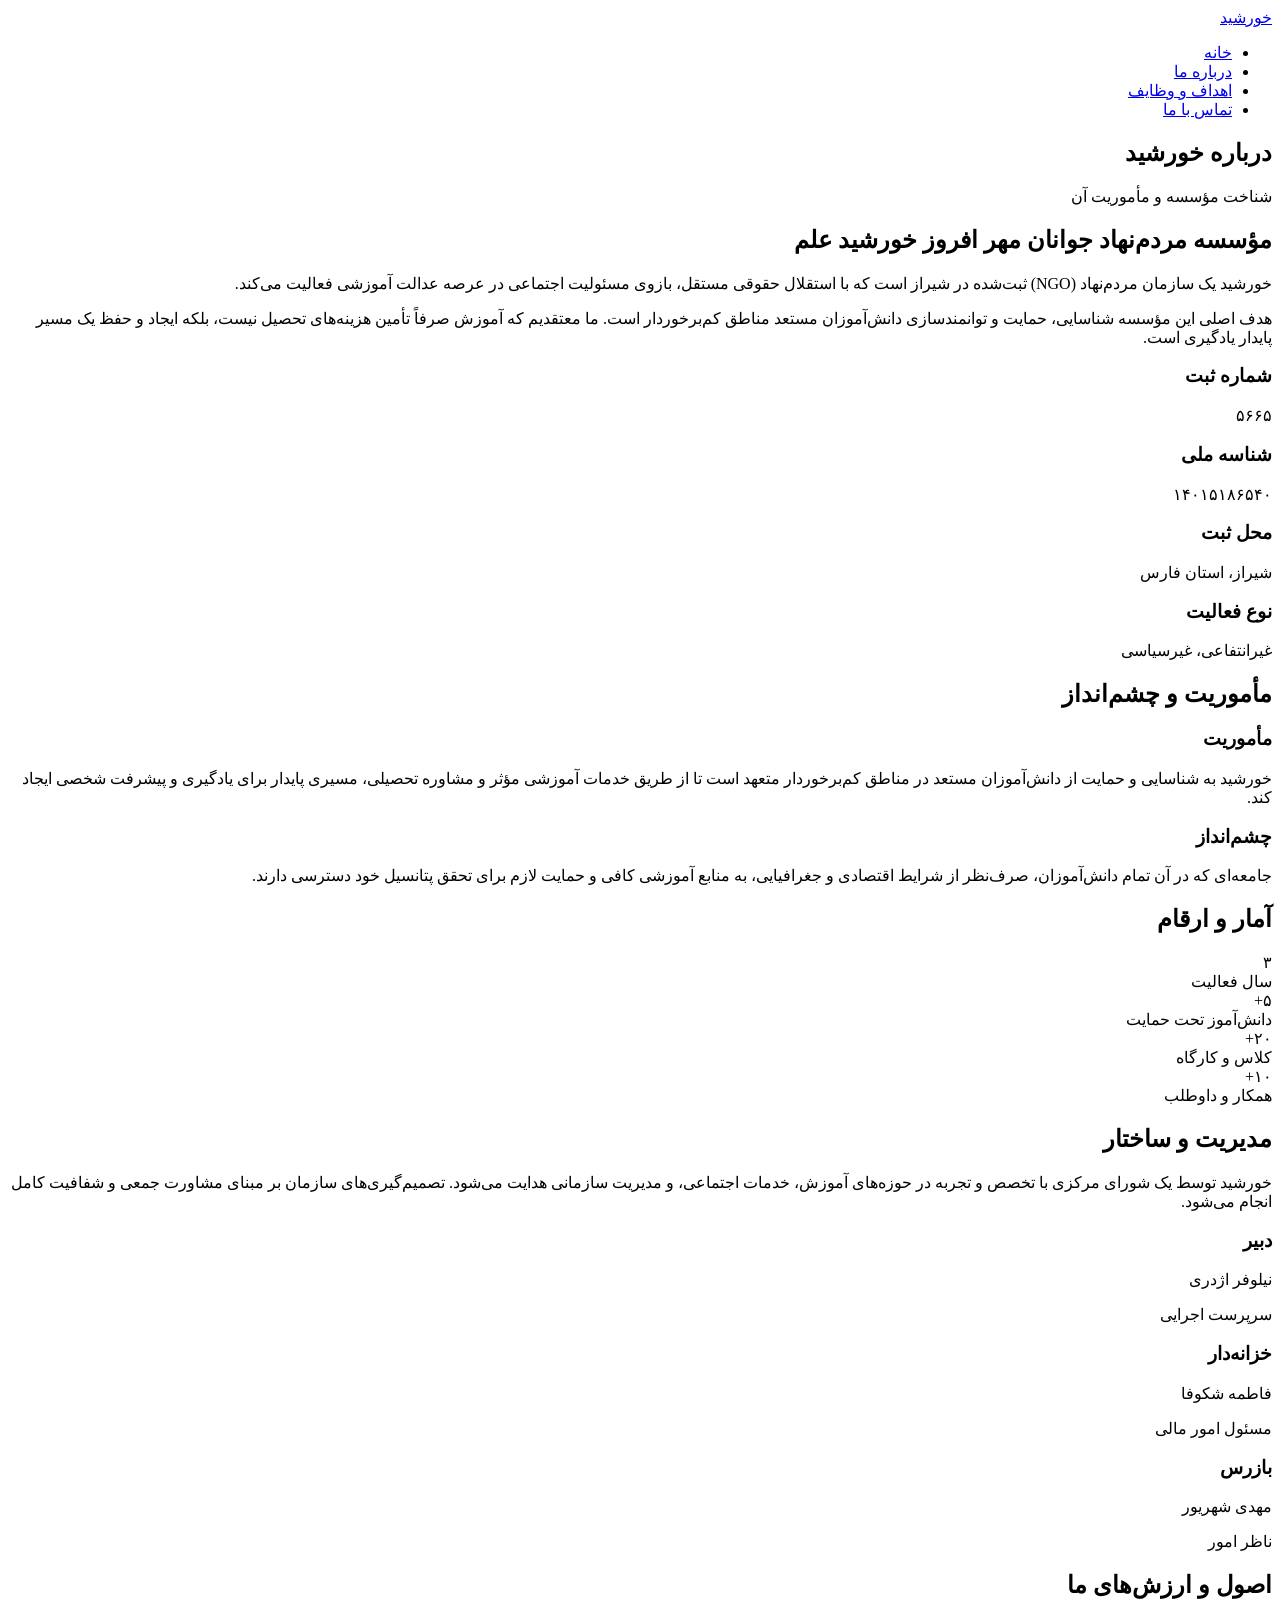
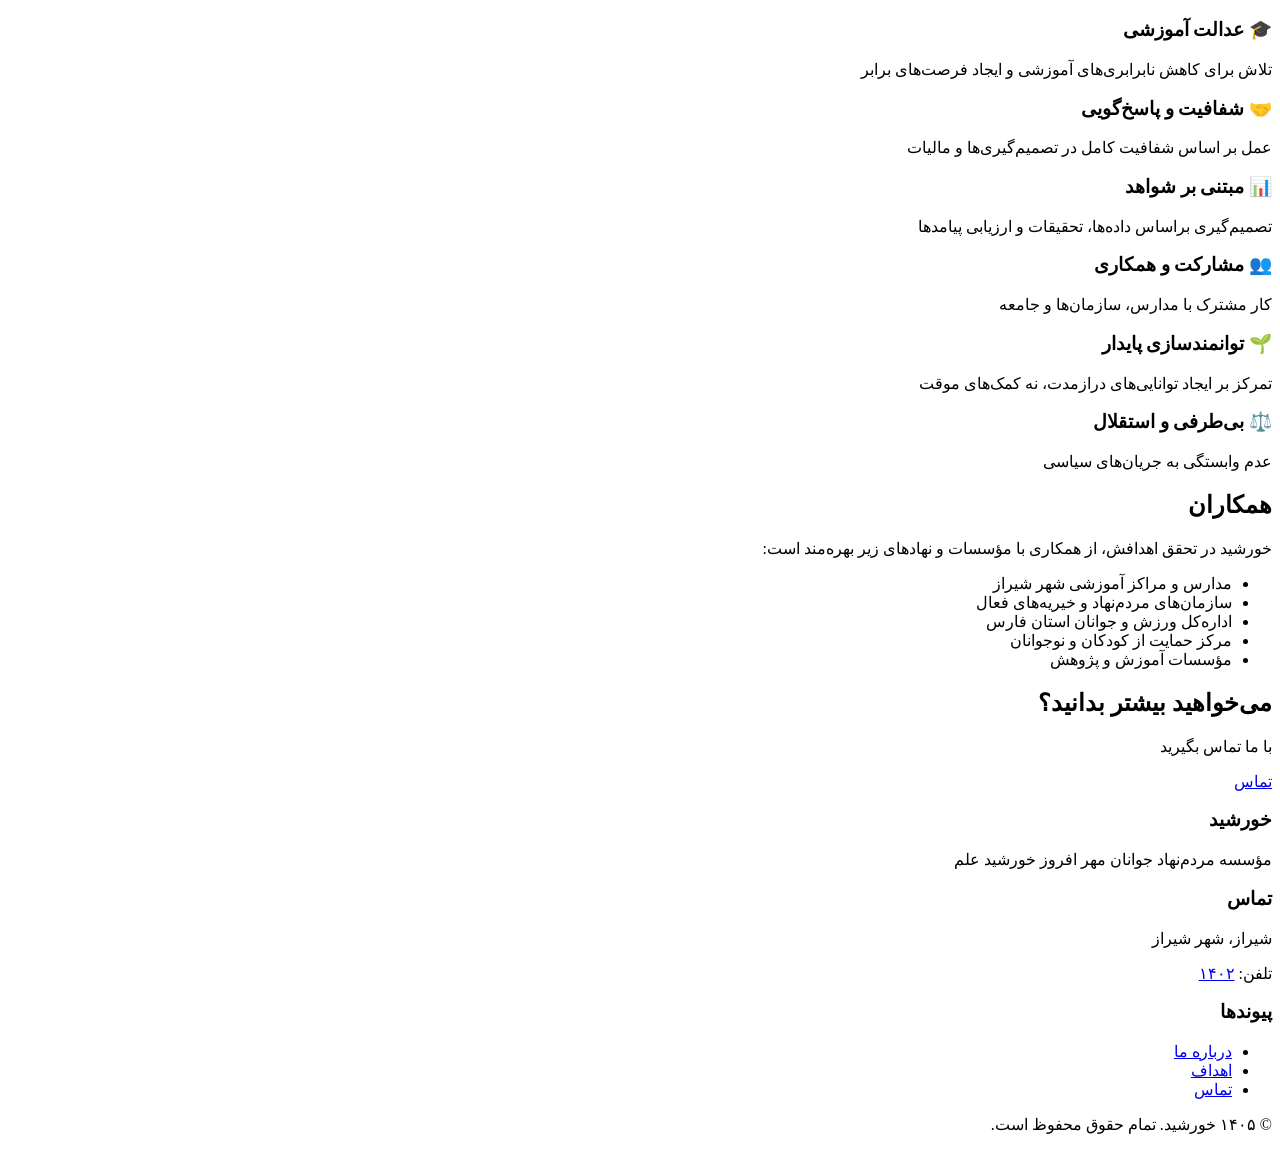
==== about.html @ 25e555fe "Add files via upload" ====
<!DOCTYPE html>
<html lang="fa" dir="rtl">
<head>
    <meta charset="UTF-8">
    <meta name="viewport" content="width=device-width, initial-scale=1.0">
    <meta name="description" content="درباره مؤسسه مردم‌نهاد جوانان مهر افروز خورشید علم">
    <title>درباره ما | خورشید</title>
    <link rel="stylesheet" href="css/style.css">
</head>
<body>
    <!-- Navigation -->
    <nav class="navbar">
        <div class="container">
            <div class="nav-brand">
                <a href="index.html" class="logo">
                    <span class="logo-text">خورشید</span>
                </a>
            </div>
            <ul class="nav-menu">
                <li><a href="index.html">خانه</a></li>
                <li><a href="about.html" class="active">درباره ما</a></li>
                <li><a href="objectives.html">اهداف و وظایف</a></li>
                <li><a href="contact.html" class="btn-contact">تماس با ما</a></li>
            </ul>
            <div class="hamburger">
                <span></span>
                <span></span>
                <span></span>
            </div>
        </div>
    </nav>

    <!-- Page Header -->
    <section class="page-header">
        <div class="container">
            <h1>درباره خورشید</h1>
            <p>شناخت مؤسسه و مأموریت آن</p>
        </div>
    </section>

    <!-- Main Content -->
    <section class="page-content">
        <div class="container">
            <!-- Organization Info -->
            <div class="content-section">
                <h2>مؤسسه مردم‌نهاد جوانان مهر افروز خورشید علم</h2>
                <p>
                    خورشید یک سازمان مردم‌نهاد (NGO) ثبت‌شده در شیراز است که با استقلال حقوقی مستقل، بازوی مسئولیت اجتماعی در عرصه عدالت آموزشی فعالیت می‌کند.
                </p>
                <p>
                    هدف اصلی این مؤسسه شناسایی، حمایت و توانمندسازی دانش‌آموزان مستعد مناطق کم‌برخوردار است. ما معتقدیم که آموزش صرفاً تأمین هزینه‌های تحصیل نیست، بلکه ایجاد و حفظ یک مسیر پایدار یادگیری است.
                </p>
            </div>

            <!-- Registration Info -->
            <div class="info-grid">
                <div class="info-box">
                    <h3>شماره ثبت</h3>
                    <p>۵۶۶۵</p>
                </div>
                <div class="info-box">
                    <h3>شناسه ملی</h3>
                    <p>۱۴۰۱۵۱۸۶۵۴۰</p>
                </div>
                <div class="info-box">
                    <h3>محل ثبت</h3>
                    <p>شیراز، استان فارس</p>
                </div>
                <div class="info-box">
                    <h3>نوع فعالیت</h3>
                    <p>غیرانتفاعی، غیرسیاسی</p>
                </div>
            </div>

            <!-- Mission & Vision -->
            <div class="content-section">
                <h2>مأموریت و چشم‌انداز</h2>
                
                <div class="mission-vision-box">
                    <h3>مأموریت</h3>
                    <p>
                        خورشید به شناسایی و حمایت از دانش‌آموزان مستعد در مناطق کم‌برخوردار متعهد است تا از طریق خدمات آموزشی مؤثر و مشاوره تحصیلی، مسیری پایدار برای یادگیری و پیشرفت شخصی ایجاد کند.
                    </p>
                </div>

                <div class="mission-vision-box">
                    <h3>چشم‌انداز</h3>
                    <p>
                        جامعه‌ای که در آن تمام دانش‌آموزان، صرف‌نظر از شرایط اقتصادی و جغرافیایی، به منابع آموزشی کافی و حمایت لازم برای تحقق پتانسیل خود دسترسی دارند.
                    </p>
                </div>
            </div>

            <!-- Key Statistics -->
            <div class="stats-section">
                <h2>آمار و ارقام</h2>
                <div class="stats-grid">
                    <div class="stat-card">
                        <div class="stat-number">۳</div>
                        <div class="stat-label">سال فعالیت</div>
                    </div>
                    <div class="stat-card">
                        <div class="stat-number">۵+</div>
                        <div class="stat-label">دانش‌آموز تحت حمایت</div>
                    </div>
                    <div class="stat-card">
                        <div class="stat-number">۲۰+</div>
                        <div class="stat-label">کلاس و کارگاه</div>
                    </div>
                    <div class="stat-card">
                        <div class="stat-number">۱۰+</div>
                        <div class="stat-label">همکار و داوطلب</div>
                    </div>
                </div>
            </div>

            <!-- Management -->
            <div class="content-section">
                <h2>مدیریت و ساختار</h2>
                <p>
                    خورشید توسط یک شورای مرکزی با تخصص و تجربه در حوزه‌های آموزش، خدمات اجتماعی، و مدیریت سازمانی هدایت می‌شود. تصمیم‌گیری‌های سازمان بر مبنای مشاورت جمعی و شفافیت کامل انجام می‌شود.
                </p>
                
                <div class="management-grid">
                    <div class="manager-card">
                        <h3>دبیر</h3>
                        <p>نیلوفر اژدری</p>
                        <p class="subtitle">سرپرست اجرایی</p>
                    </div>
                    <div class="manager-card">
                        <h3>خزانه‌دار</h3>
                        <p>فاطمه شکوفا</p>
                        <p class="subtitle">مسئول امور مالی</p>
                    </div>
                    <div class="manager-card">
                        <h3>بازرس</h3>
                        <p>مهدی شهریور</p>
                        <p class="subtitle">ناظر امور</p>
                    </div>
                </div>
            </div>

            <!-- Values -->
            <div class="content-section">
                <h2>اصول و ارزش‌های ما</h2>
                <div class="values-list">
                    <div class="value-item">
                        <h3>🎓 عدالت آموزشی</h3>
                        <p>تلاش برای کاهش نابرابری‌های آموزشی و ایجاد فرصت‌های برابر</p>
                    </div>
                    <div class="value-item">
                        <h3>🤝 شفافیت و پاسخ‌گویی</h3>
                        <p>عمل بر اساس شفافیت کامل در تصمیم‌گیری‌ها و مالیات</p>
                    </div>
                    <div class="value-item">
                        <h3>📊 مبتنی بر شواهد</h3>
                        <p>تصمیم‌گیری براساس داده‌ها، تحقیقات و ارزیابی پیامدها</p>
                    </div>
                    <div class="value-item">
                        <h3>👥 مشارکت و همکاری</h3>
                        <p>کار مشترک با مدارس، سازمان‌ها و جامعه</p>
                    </div>
                    <div class="value-item">
                        <h3>🌱 توانمندسازی پایدار</h3>
                        <p>تمرکز بر ایجاد توانایی‌های درازمدت، نه کمک‌های موقت</p>
                    </div>
                    <div class="value-item">
                        <h3>⚖️ بی‌طرفی و استقلال</h3>
                        <p>عدم وابستگی به جریان‌های سیاسی</p>
                    </div>
                </div>
            </div>

            <!-- Partners -->
            <div class="content-section">
                <h2>همکاران</h2>
                <p>
                    خورشید در تحقق اهدافش، از همکاری با مؤسسات و نهادهای زیر بهره‌مند است:
                </p>
                <ul class="partners-list">
                    <li>مدارس و مراکز آموزشی شهر شیراز</li>
                    <li>سازمان‌های مردم‌نهاد و خیریه‌های فعال</li>
                    <li>اداره‌کل ورزش و جوانان استان فارس</li>
                    <li>مرکز حمایت از کودکان و نوجوانان</li>
                    <li>مؤسسات آموزش و پژوهش</li>
                </ul>
            </div>
        </div>
    </section>

    <!-- CTA -->
    <section class="cta">
        <div class="container">
            <h2>می‌خواهید بیشتر بدانید؟</h2>
            <p>با ما تماس بگیرید</p>
            <a href="contact.html" class="btn btn-primary-large">تماس</a>
        </div>
    </section>

    <!-- Footer -->
    <footer class="footer">
        <div class="container">
            <div class="footer-content">
                <div class="footer-section">
                    <h3>خورشید</h3>
                    <p>مؤسسه مردم‌نهاد جوانان مهر افروز خورشید علم</p>
                </div>
                <div class="footer-section">
                    <h3>تماس</h3>
                    <p>شیراز، شهر شیراز</p>
                    <p>تلفن: <a href="tel:1402">۱۴۰۲</a></p>
                </div>
                <div class="footer-section">
                    <h3>پیوندها</h3>
                    <ul>
                        <li><a href="about.html">درباره ما</a></li>
                        <li><a href="objectives.html">اهداف</a></li>
                        <li><a href="contact.html">تماس</a></li>
                    </ul>
                </div>
            </div>
            <div class="footer-bottom">
                <p>&copy; ۱۴۰۵ خورشید. تمام حقوق محفوظ است.</p>
            </div>
        </div>
    </footer>

    <script src="js/script.js"></script>
</body>
</html>
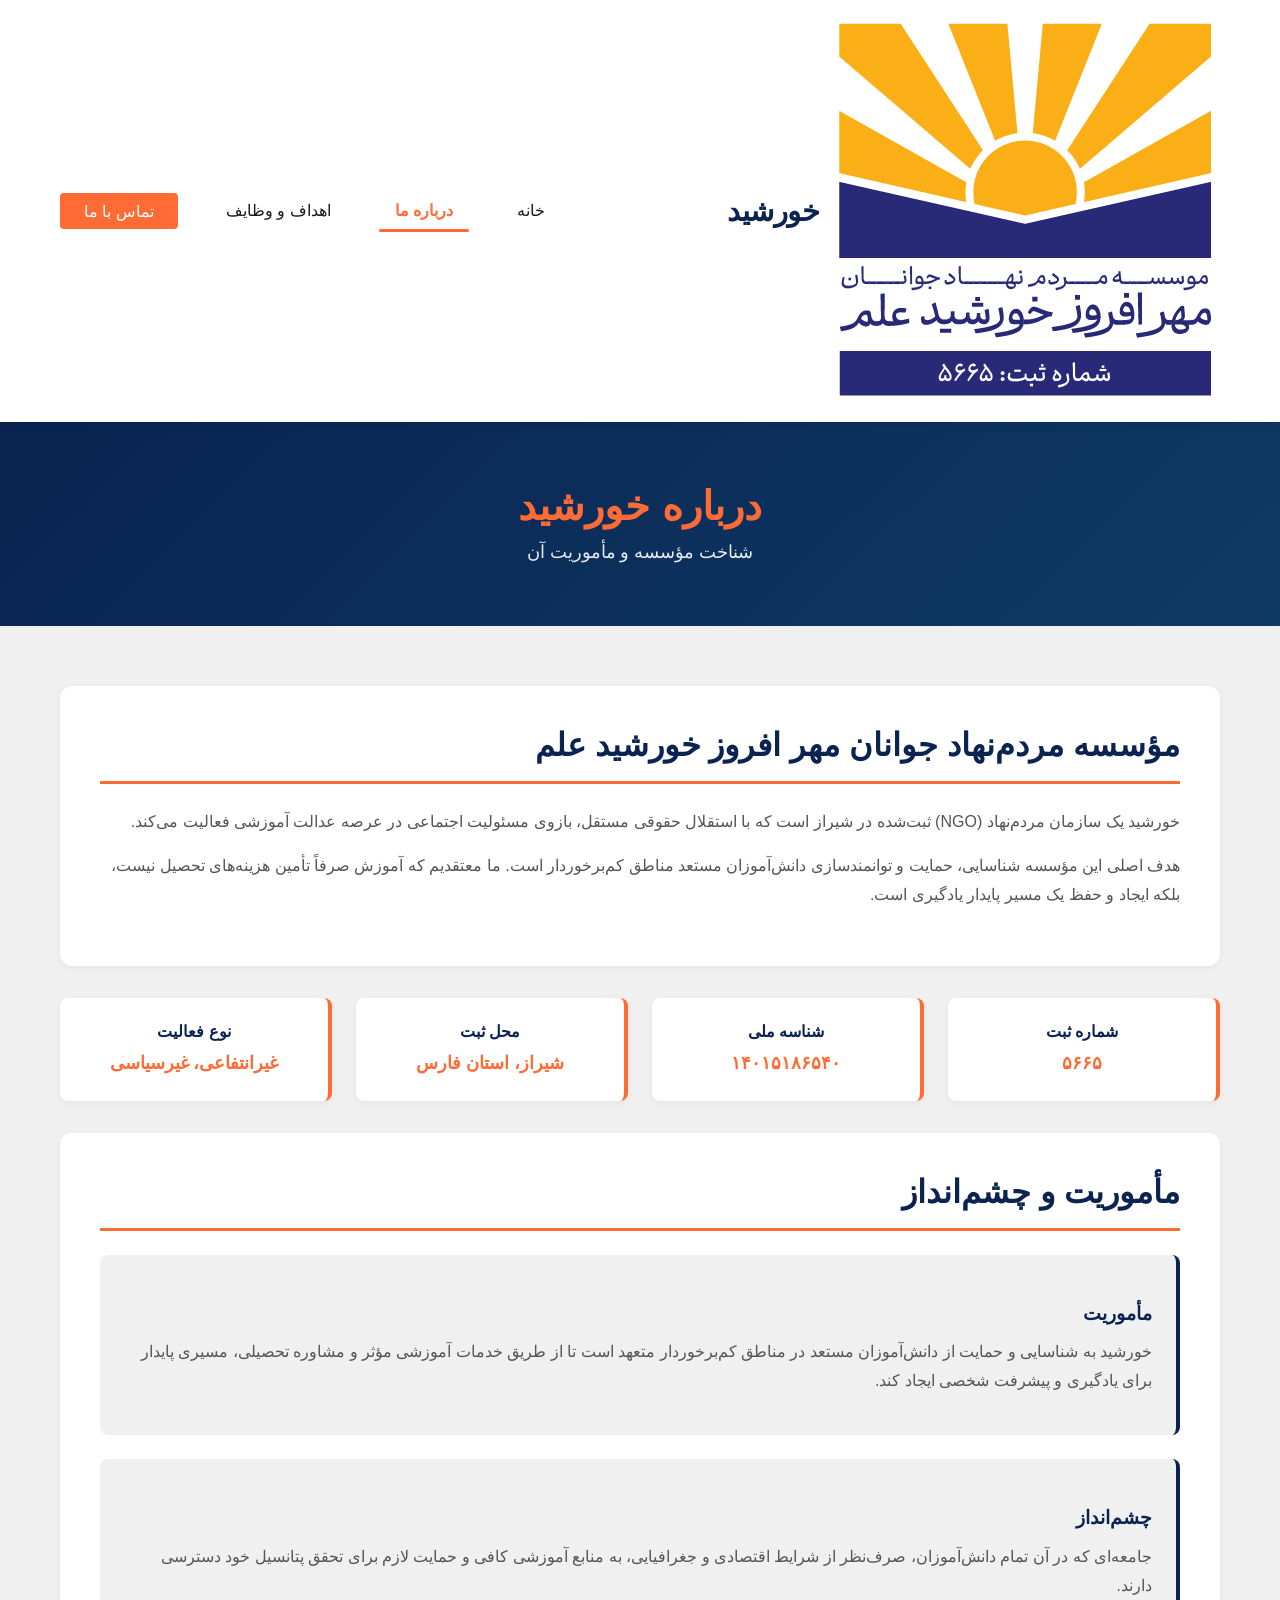
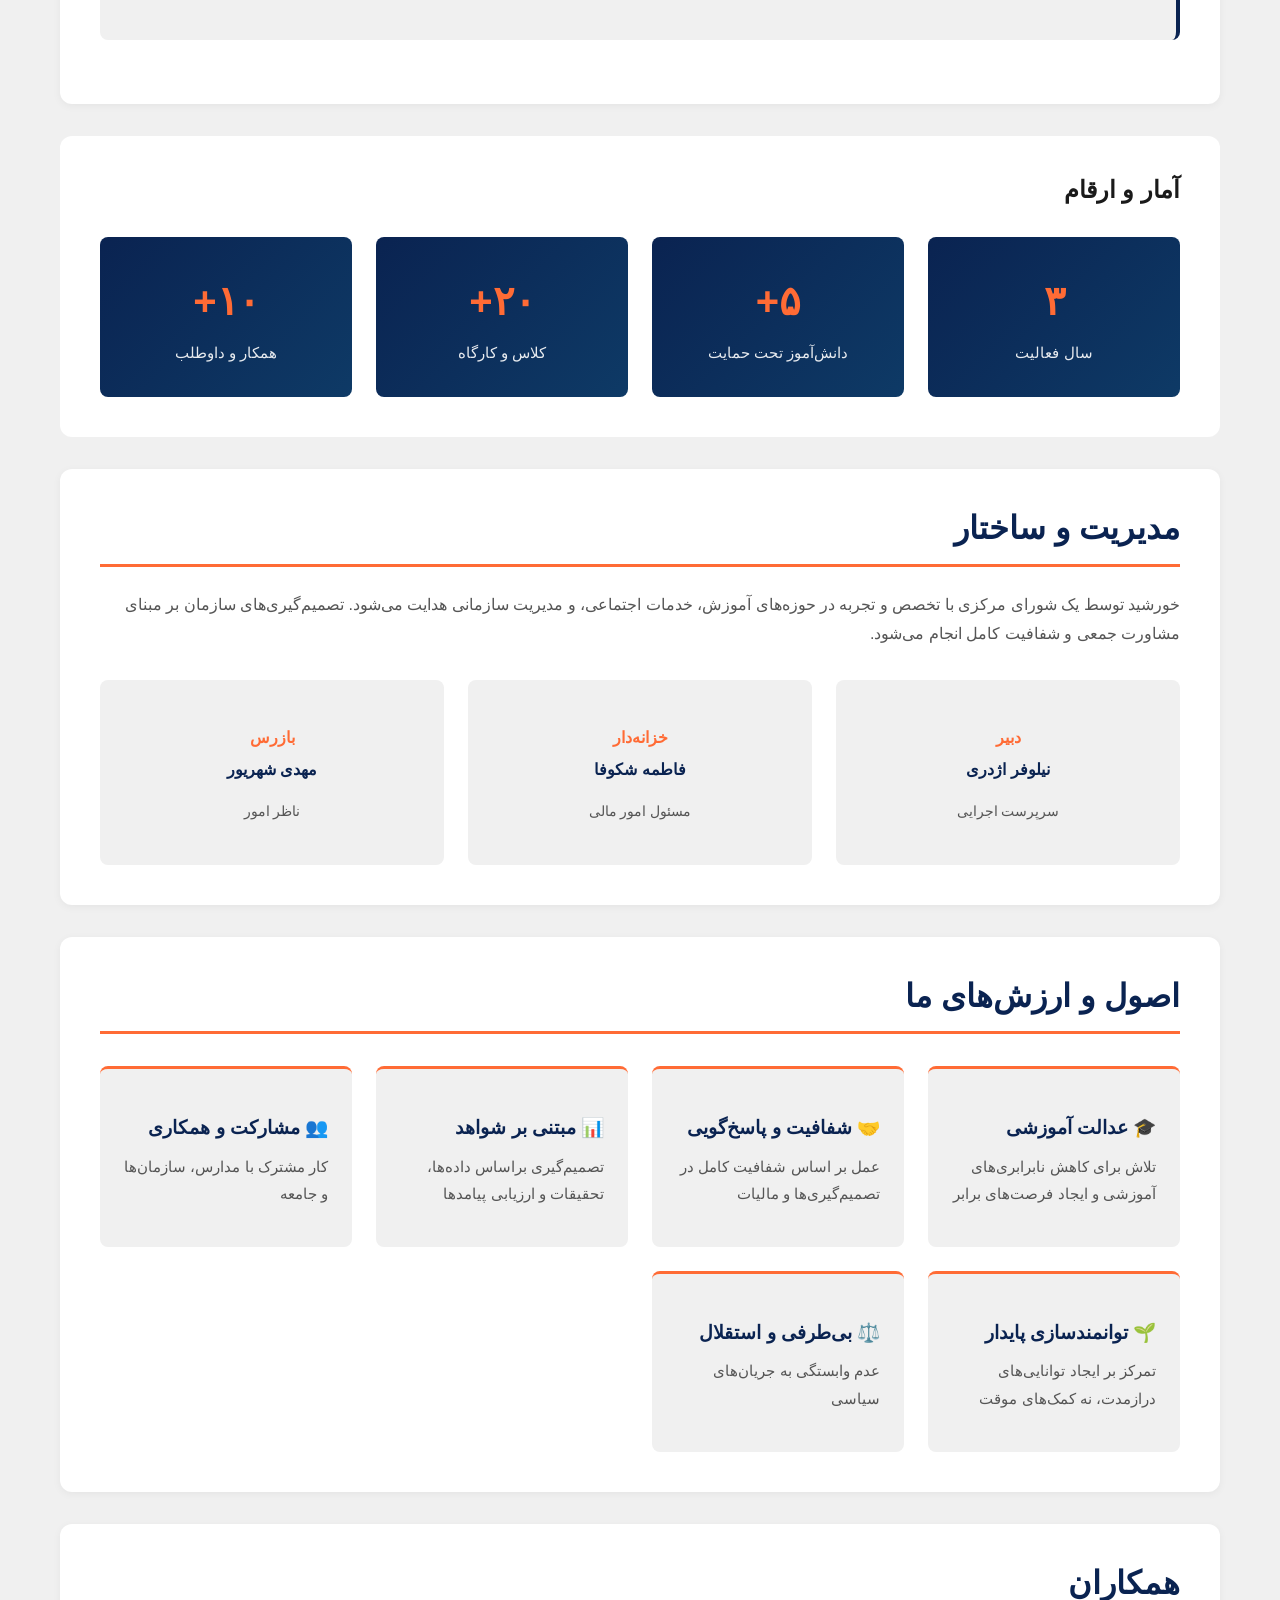
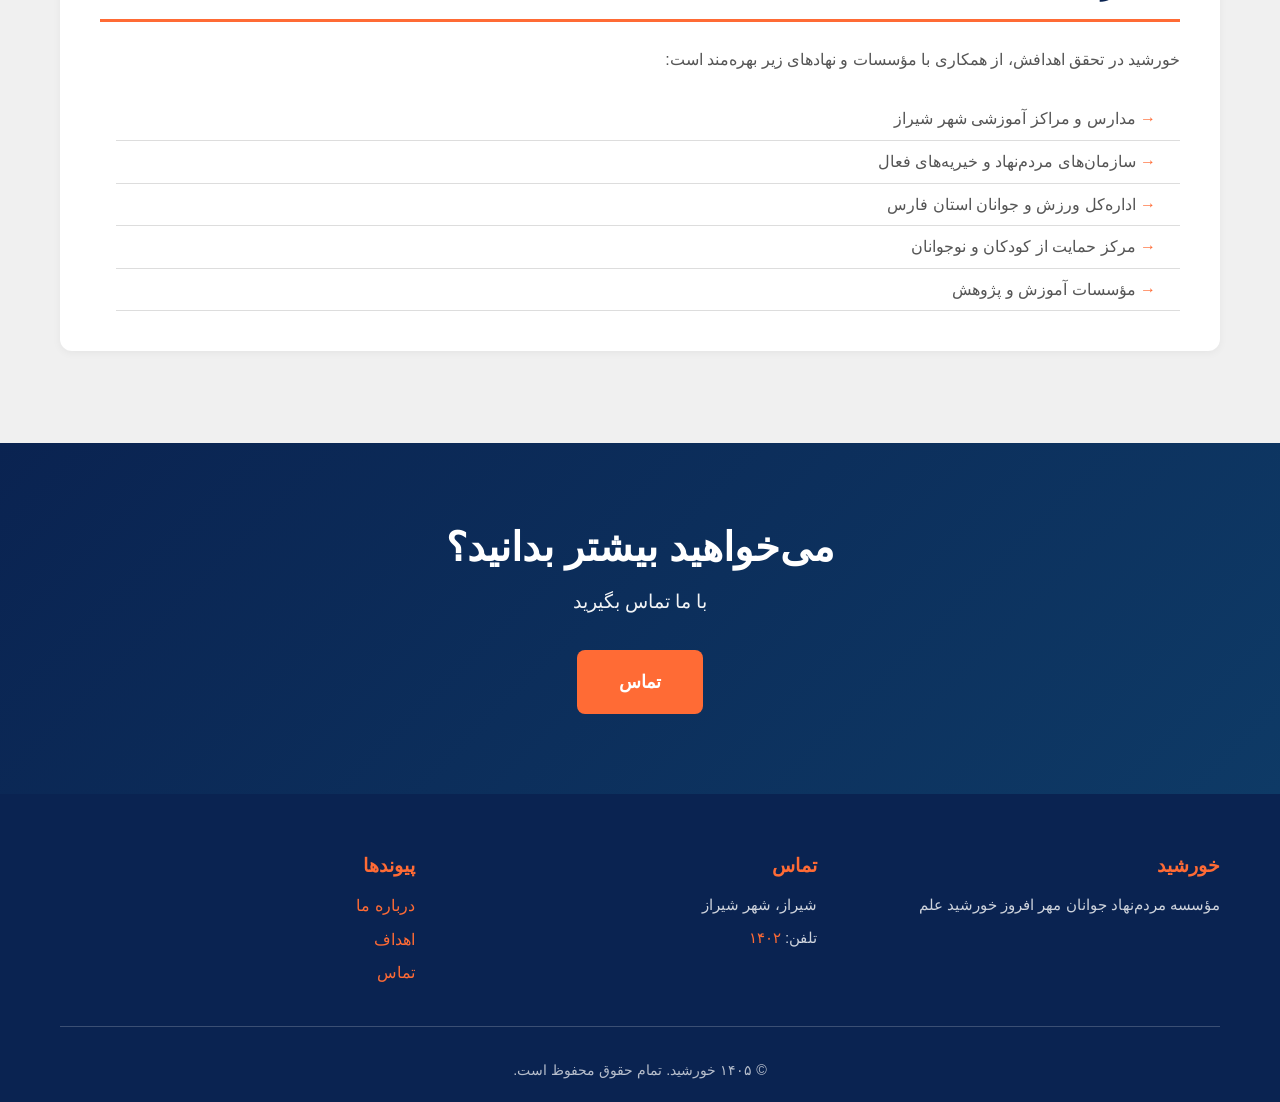
==== commit 67382ae8: ""Add logo to about"" ====
--- a/about.html
+++ b/about.html
@@ -13,6 +13,7 @@
         <div class="container">
             <div class="nav-brand">
                 <a href="index.html" class="logo">
+                    <img src="assets/logo.png" alt="خورشید" class="logo-img">
                     <span class="logo-text">خورشید</span>
                 </a>
             </div>
--- a/css/style.css
+++ b/css/style.css
@@ -0,0 +1,1104 @@
+* {
+    margin: 0;
+    padding: 0;
+    box-sizing: border-box;
+}
+
+:root {
+    --bg-light: #F0F0F0;
+    --navy: #0A2351;
+    --orange: #FF6B35;
+    --white: #FFFFFF;
+    --text-dark: #1A1A1A;
+    --text-light: #555555;
+    --border: #DDDDDD;
+}
+
+html {
+    scroll-behavior: smooth;
+}
+
+body {
+    font-family: 'Segoe UI', Tahoma, Geneva, Verdana, sans-serif;
+    font-family: 'Vazir', 'B Yekan', sans-serif;
+    background-color: var(--bg-light);
+    color: var(--text-dark);
+    line-height: 1.6;
+}
+
+.container {
+    max-width: 1200px;
+    margin: 0 auto;
+    padding: 0 20px;
+}
+
+/* ============ Navigation ============ */
+.navbar {
+    background-color: var(--white);
+    box-shadow: 0 2px 10px rgba(0, 0, 0, 0.08);
+    position: sticky;
+    top: 0;
+    z-index: 100;
+}
+
+.navbar .container {
+    display: flex;
+    justify-content: space-between;
+    align-items: center;
+    padding: 1rem 20px;
+}
+
+.nav-brand {
+    flex-shrink: 0;
+}
+
+.logo {
+    text-decoration: none;
+    display: flex;
+    align-items: center;
+    gap: 10px;
+}
+
+.logo-text {
+    font-size: 1.8rem;
+    font-weight: 700;
+    color: var(--navy);
+    letter-spacing: -0.5px;
+}
+
+.nav-menu {
+    display: flex;
+    list-style: none;
+    gap: 2rem;
+    align-items: center;
+}
+
+.nav-menu a {
+    text-decoration: none;
+    color: var(--text-dark);
+    font-weight: 500;
+    padding: 0.5rem 1rem;
+    border-radius: 4px;
+    transition: all 0.3s ease;
+    position: relative;
+}
+
+.nav-menu a:hover {
+    color: var(--orange);
+}
+
+.nav-menu a.active {
+    color: var(--orange);
+    font-weight: 600;
+}
+
+.nav-menu a.active::after {
+    content: '';
+    position: absolute;
+    bottom: -5px;
+    right: 0;
+    width: 100%;
+    height: 3px;
+    background-color: var(--orange);
+    border-radius: 2px;
+}
+
+.btn-contact {
+    background-color: var(--orange);
+    color: var(--white) !important;
+    padding: 0.6rem 1.5rem !important;
+    border-radius: 6px;
+    transition: all 0.3s ease;
+}
+
+.btn-contact:hover {
+    background-color: #E85A2A;
+    transform: translateY(-2px);
+    box-shadow: 0 4px 12px rgba(255, 107, 53, 0.3);
+}
+
+.hamburger {
+    display: none;
+    flex-direction: column;
+    cursor: pointer;
+}
+
+.hamburger span {
+    width: 25px;
+    height: 3px;
+    background-color: var(--navy);
+    margin: 5px 0;
+    border-radius: 2px;
+    transition: 0.3s;
+}
+
+/* ============ Hero Section ============ */
+.hero {
+    background: linear-gradient(135deg, var(--white) 0%, var(--bg-light) 100%);
+    padding: 100px 20px;
+    display: flex;
+    align-items: center;
+    justify-content: center;
+    position: relative;
+    overflow: hidden;
+    min-height: 600px;
+}
+
+.hero::before {
+    content: '';
+    position: absolute;
+    top: -50%;
+    right: -10%;
+    width: 500px;
+    height: 500px;
+    background-color: rgba(255, 107, 53, 0.05);
+    border-radius: 50%;
+    z-index: 0;
+}
+
+.hero-content {
+    position: relative;
+    z-index: 2;
+    text-align: center;
+    max-width: 700px;
+}
+
+.hero-title {
+    font-size: 4rem;
+    color: var(--navy);
+    margin-bottom: 1rem;
+    font-weight: 700;
+    letter-spacing: -1px;
+}
+
+.hero-tagline {
+    font-size: 1.8rem;
+    color: var(--orange);
+    margin-bottom: 1rem;
+    font-weight: 600;
+}
+
+.hero-description {
+    font-size: 1.2rem;
+    color: var(--text-light);
+    margin-bottom: 2.5rem;
+    line-height: 1.8;
+}
+
+.hero-buttons {
+    display: flex;
+    gap: 1rem;
+    justify-content: center;
+    flex-wrap: wrap;
+}
+
+/* ============ Buttons ============ */
+.btn {
+    display: inline-block;
+    padding: 0.8rem 2rem;
+    border-radius: 8px;
+    text-decoration: none;
+    font-weight: 600;
+    transition: all 0.3s ease;
+    border: 2px solid transparent;
+    cursor: pointer;
+}
+
+.btn-primary {
+    background-color: var(--orange);
+    color: var(--white);
+}
+
+.btn-primary:hover {
+    background-color: #E85A2A;
+    transform: translateY(-3px);
+    box-shadow: 0 8px 20px rgba(255, 107, 53, 0.4);
+}
+
+.btn-secondary {
+    background-color: transparent;
+    color: var(--navy);
+    border: 2px solid var(--navy);
+}
+
+.btn-secondary:hover {
+    background-color: var(--navy);
+    color: var(--white);
+    transform: translateY(-3px);
+}
+
+.btn-primary-large {
+    padding: 1rem 2.5rem;
+    font-size: 1.1rem;
+    display: inline-block;
+}
+
+/* ============ Mission Section ============ */
+.mission {
+    background-color: var(--white);
+    padding: 80px 20px;
+}
+
+.mission .container h2,
+.activities .container h2,
+.values .container h2 {
+    font-size: 2.5rem;
+    color: var(--navy);
+    text-align: center;
+    margin-bottom: 1rem;
+}
+
+.section-intro {
+    text-align: center;
+    font-size: 1.1rem;
+    color: var(--text-light);
+    margin-bottom: 3rem;
+    max-width: 700px;
+    margin-left: auto;
+    margin-right: auto;
+}
+
+.mission-grid {
+    display: grid;
+    grid-template-columns: repeat(auto-fit, minmax(250px, 1fr));
+    gap: 2rem;
+    margin-top: 3rem;
+}
+
+.mission-card {
+    background-color: var(--bg-light);
+    padding: 2rem;
+    border-radius: 12px;
+    text-align: center;
+    transition: all 0.3s ease;
+    border: 1px solid var(--border);
+}
+
+.mission-card:hover {
+    transform: translateY(-5px);
+    box-shadow: 0 12px 30px rgba(10, 35, 81, 0.1);
+    border-color: var(--orange);
+}
+
+.card-icon {
+    font-size: 2.5rem;
+    margin-bottom: 1rem;
+}
+
+.mission-card h3 {
+    font-size: 1.3rem;
+    color: var(--navy);
+    margin-bottom: 0.8rem;
+}
+
+.mission-card p {
+    color: var(--text-light);
+    font-size: 0.95rem;
+}
+
+/* ============ Activities Section ============ */
+.activities {
+    background-color: var(--bg-light);
+    padding: 80px 20px;
+}
+
+.activities-grid {
+    display: grid;
+    grid-template-columns: repeat(auto-fit, minmax(280px, 1fr));
+    gap: 2rem;
+    margin-top: 3rem;
+}
+
+.activity-item {
+    background-color: var(--white);
+    padding: 2rem;
+    border-radius: 12px;
+    border-right: 4px solid var(--orange);
+    transition: all 0.3s ease;
+    box-shadow: 0 2px 8px rgba(0, 0, 0, 0.05);
+}
+
+.activity-item:hover {
+    box-shadow: 0 8px 20px rgba(0, 0, 0, 0.1);
+    transform: translateY(-3px);
+}
+
+.activity-item h3 {
+    font-size: 1.2rem;
+    color: var(--navy);
+    margin-bottom: 0.8rem;
+}
+
+.activity-item p {
+    color: var(--text-light);
+    font-size: 0.95rem;
+}
+
+/* ============ Values Section ============ */
+.values {
+    background-color: var(--white);
+    padding: 80px 20px;
+}
+
+.values-grid {
+    display: grid;
+    grid-template-columns: repeat(auto-fit, minmax(200px, 1fr));
+    gap: 2rem;
+    margin-top: 3rem;
+}
+
+.value {
+    background: linear-gradient(135deg, var(--navy), #0E3A66);
+    color: var(--white);
+    padding: 2rem;
+    border-radius: 12px;
+    text-align: center;
+    transition: all 0.3s ease;
+}
+
+.value:hover {
+    transform: translateY(-5px);
+    box-shadow: 0 12px 30px rgba(10, 35, 81, 0.3);
+}
+
+.value h3 {
+    font-size: 1.3rem;
+    margin-bottom: 0.8rem;
+    color: var(--orange);
+}
+
+.value p {
+    font-size: 0.95rem;
+    line-height: 1.6;
+}
+
+/* ============ CTA Section ============ */
+.cta {
+    background: linear-gradient(135deg, var(--navy), #0E3A66);
+    color: var(--white);
+    padding: 80px 20px;
+    text-align: center;
+}
+
+.cta h2 {
+    font-size: 2.5rem;
+    margin-bottom: 1rem;
+}
+
+.cta p {
+    font-size: 1.2rem;
+    margin-bottom: 2rem;
+    opacity: 0.95;
+}
+
+.btn-primary-large {
+    background-color: var(--orange);
+    color: var(--white);
+}
+
+.btn-primary-large:hover {
+    background-color: #E85A2A;
+    transform: translateY(-3px);
+}
+
+/* ============ Footer ============ */
+.footer {
+    background-color: var(--navy);
+    color: var(--white);
+    padding: 60px 20px 20px;
+}
+
+.footer-content {
+    display: grid;
+    grid-template-columns: repeat(auto-fit, minmax(250px, 1fr));
+    gap: 3rem;
+    margin-bottom: 2rem;
+}
+
+.footer-section h3 {
+    color: var(--orange);
+    margin-bottom: 1rem;
+    font-size: 1.2rem;
+}
+
+.footer-section p {
+    color: rgba(255, 255, 255, 0.8);
+    margin-bottom: 0.5rem;
+    font-size: 0.95rem;
+}
+
+.footer-section a {
+    color: var(--orange);
+    text-decoration: none;
+    transition: color 0.3s ease;
+}
+
+.footer-section a:hover {
+    color: var(--white);
+}
+
+.footer-section ul {
+    list-style: none;
+}
+
+.footer-section ul li {
+    margin-bottom: 0.5rem;
+}
+
+.footer-bottom {
+    border-top: 1px solid rgba(255, 255, 255, 0.2);
+    padding-top: 2rem;
+    text-align: center;
+    color: rgba(255, 255, 255, 0.7);
+    font-size: 0.9rem;
+}
+
+/* ============ Responsive Design ============ */
+@media (max-width: 768px) {
+    .hamburger {
+        display: flex;
+    }
+
+    .nav-menu {
+        display: none;
+    }
+
+    .hero-title {
+        font-size: 2.5rem;
+    }
+
+    .hero-tagline {
+        font-size: 1.3rem;
+    }
+
+    .hero-description {
+        font-size: 1rem;
+    }
+
+    .hero-buttons {
+        flex-direction: column;
+    }
+
+    .btn {
+        width: 100%;
+        text-align: center;
+    }
+
+    .mission .container h2,
+    .activities .container h2,
+    .values .container h2,
+    .cta h2 {
+        font-size: 2rem;
+    }
+
+    .mission-grid,
+    .activities-grid,
+    .values-grid {
+        grid-template-columns: 1fr;
+    }
+
+    .footer-content {
+        grid-template-columns: 1fr;
+    }
+}
+
+@media (max-width: 480px) {
+    .navbar .container {
+        padding: 1rem 15px;
+    }
+
+    .logo-text {
+        font-size: 1.4rem;
+    }
+
+    .hero {
+        padding: 60px 15px;
+        min-height: auto;
+    }
+
+    .hero-title {
+        font-size: 2rem;
+    }
+
+    .section-intro {
+        font-size: 0.95rem;
+    }
+
+    .mission-card,
+    .activity-item {
+        padding: 1.5rem;
+    }
+
+    .mission-card h3,
+    .activity-item h3 {
+        font-size: 1.1rem;
+    }
+}
+
+/* ============ Page Header ============ */
+.page-header {
+    background: linear-gradient(135deg, var(--navy), #0E3A66);
+    color: var(--white);
+    padding: 60px 20px;
+    text-align: center;
+}
+
+.page-header h1 {
+    font-size: 2.5rem;
+    margin-bottom: 0.5rem;
+    color: var(--orange);
+}
+
+.page-header p {
+    font-size: 1.1rem;
+    opacity: 0.9;
+}
+
+/* ============ Page Content ============ */
+.page-content {
+    background-color: var(--bg-light);
+    padding: 60px 20px;
+    min-height: 500px;
+}
+
+.content-section {
+    background-color: var(--white);
+    padding: 2.5rem;
+    border-radius: 12px;
+    margin-bottom: 2rem;
+    box-shadow: 0 2px 8px rgba(0, 0, 0, 0.05);
+}
+
+.content-section h2 {
+    color: var(--navy);
+    font-size: 2rem;
+    margin-bottom: 1.5rem;
+    border-bottom: 3px solid var(--orange);
+    padding-bottom: 1rem;
+}
+
+.content-section h3 {
+    color: var(--navy);
+    margin-top: 1.5rem;
+    margin-bottom: 0.8rem;
+}
+
+.content-section p {
+    color: var(--text-light);
+    line-height: 1.8;
+    margin-bottom: 1rem;
+}
+
+.content-section ul {
+    list-style: none;
+    margin-left: 1rem;
+}
+
+.content-section ul li {
+    color: var(--text-light);
+    padding: 0.5rem 0;
+    border-bottom: 1px solid var(--border);
+    padding-right: 1rem;
+}
+
+.content-section ul li:before {
+    content: "→ ";
+    color: var(--orange);
+    font-weight: 600;
+    margin-right: 0.5rem;
+}
+
+/* ============ About Page ============ */
+.info-grid {
+    display: grid;
+    grid-template-columns: repeat(auto-fit, minmax(200px, 1fr));
+    gap: 1.5rem;
+    margin-bottom: 2rem;
+}
+
+.info-box {
+    background-color: var(--white);
+    padding: 1.5rem;
+    border-radius: 8px;
+    border-right: 4px solid var(--orange);
+    text-align: center;
+    box-shadow: 0 2px 8px rgba(0, 0, 0, 0.05);
+}
+
+.info-box h3 {
+    color: var(--navy);
+    font-size: 1rem;
+    margin-bottom: 0.5rem;
+}
+
+.info-box p {
+    color: var(--orange);
+    font-weight: 600;
+    font-size: 1.1rem;
+}
+
+.mission-vision-box {
+    background-color: var(--bg-light);
+    padding: 1.5rem;
+    border-radius: 8px;
+    border-right: 4px solid var(--navy);
+    margin-bottom: 1.5rem;
+}
+
+.mission-vision-box h3 {
+    color: var(--navy);
+}
+
+.stats-section {
+    background-color: var(--white);
+    padding: 2.5rem;
+    border-radius: 12px;
+    margin-bottom: 2rem;
+}
+
+.stats-grid {
+    display: grid;
+    grid-template-columns: repeat(auto-fit, minmax(150px, 1fr));
+    gap: 1.5rem;
+    margin-top: 2rem;
+}
+
+.stat-card {
+    text-align: center;
+    padding: 2rem;
+    background: linear-gradient(135deg, var(--navy), #0E3A66);
+    border-radius: 8px;
+    color: var(--white);
+}
+
+.stat-number {
+    font-size: 2.5rem;
+    font-weight: 700;
+    color: var(--orange);
+    margin-bottom: 0.5rem;
+}
+
+.stat-label {
+    font-size: 0.95rem;
+    opacity: 0.9;
+}
+
+.management-grid {
+    display: grid;
+    grid-template-columns: repeat(auto-fit, minmax(200px, 1fr));
+    gap: 1.5rem;
+    margin-top: 2rem;
+}
+
+.manager-card {
+    background-color: var(--bg-light);
+    padding: 1.5rem;
+    border-radius: 8px;
+    text-align: center;
+}
+
+.manager-card h3 {
+    color: var(--orange);
+    font-size: 1rem;
+    margin-bottom: 0.5rem;
+}
+
+.manager-card p {
+    color: var(--navy);
+    font-weight: 600;
+}
+
+.manager-card .subtitle {
+    font-size: 0.85rem;
+    color: var(--text-light);
+    font-weight: normal;
+}
+
+.values-list {
+    display: grid;
+    grid-template-columns: repeat(auto-fit, minmax(250px, 1fr));
+    gap: 1.5rem;
+    margin-top: 2rem;
+}
+
+.value-item {
+    background-color: var(--bg-light);
+    padding: 1.5rem;
+    border-radius: 8px;
+    border-top: 3px solid var(--orange);
+}
+
+.value-item h3 {
+    color: var(--navy);
+    margin-bottom: 0.8rem;
+}
+
+.value-item p {
+    color: var(--text-light);
+    font-size: 0.95rem;
+}
+
+.partners-list {
+    list-style: none;
+    margin-top: 1.5rem;
+}
+
+.partners-list li {
+    padding: 0.8rem 0;
+    padding-right: 1rem;
+    color: var(--text-light);
+    border-bottom: 1px solid var(--border);
+}
+
+.partners-list li:before {
+    content: "• ";
+    color: var(--orange);
+    font-weight: 600;
+    margin-right: 0.8rem;
+}
+
+/* ============ Objectives Page ============ */
+.main-goal-box {
+    background: linear-gradient(135deg, var(--navy), #0E3A66);
+    color: var(--white);
+    padding: 2rem;
+    border-radius: 8px;
+    margin-bottom: 2rem;
+    font-size: 1.2rem;
+    line-height: 1.8;
+}
+
+.objectives-grid {
+    display: grid;
+    grid-template-columns: repeat(auto-fit, minmax(250px, 1fr));
+    gap: 1.5rem;
+    margin-top: 2rem;
+}
+
+.objective-card {
+    background-color: var(--white);
+    padding: 1.5rem;
+    border-radius: 8px;
+    text-align: center;
+    transition: all 0.3s ease;
+    border: 2px solid var(--border);
+}
+
+.objective-card:hover {
+    transform: translateY(-5px);
+    border-color: var(--orange);
+    box-shadow: 0 8px 20px rgba(255, 107, 53, 0.2);
+}
+
+.objective-number {
+    display: inline-block;
+    width: 50px;
+    height: 50px;
+    background-color: var(--orange);
+    color: var(--white);
+    border-radius: 50%;
+    line-height: 50px;
+    font-weight: 700;
+    font-size: 1.5rem;
+    margin-bottom: 1rem;
+}
+
+.objective-card h3 {
+    color: var(--navy);
+    margin-bottom: 0.8rem;
+}
+
+.objective-card p {
+    color: var(--text-light);
+    font-size: 0.95rem;
+}
+
+.activities-list {
+    margin-top: 2rem;
+}
+
+.activity-detail {
+    background-color: var(--white);
+    padding: 1.5rem;
+    border-radius: 8px;
+    margin-bottom: 1.5rem;
+    border-right: 4px solid var(--orange);
+}
+
+.activity-detail h3 {
+    color: var(--navy);
+    margin-bottom: 1rem;
+}
+
+.activity-detail ul {
+    list-style: none;
+    margin-left: 0;
+}
+
+.activity-detail ul li {
+    color: var(--text-light);
+    padding: 0.6rem 0 0.6rem 1.5rem;
+    border: none;
+    position: relative;
+}
+
+.activity-detail ul li:before {
+    content: "✓ ";
+    position: absolute;
+    right: 0;
+    color: var(--orange);
+    font-weight: 700;
+}
+
+.target-groups {
+    display: grid;
+    grid-template-columns: repeat(auto-fit, minmax(200px, 1fr));
+    gap: 1.5rem;
+    margin-top: 2rem;
+}
+
+.target-group {
+    background-color: var(--bg-light);
+    padding: 1.5rem;
+    border-radius: 8px;
+}
+
+.target-group h3 {
+    color: var(--navy);
+    margin-bottom: 0.8rem;
+}
+
+.target-group p {
+    color: var(--text-light);
+    font-size: 0.95rem;
+}
+
+.outcomes-grid {
+    display: grid;
+    grid-template-columns: repeat(auto-fit, minmax(200px, 1fr));
+    gap: 1.5rem;
+    margin-top: 2rem;
+}
+
+.outcome-item {
+    background: linear-gradient(135deg, var(--navy), #0E3A66);
+    color: var(--white);
+    padding: 1.5rem;
+    border-radius: 8px;
+    text-align: center;
+}
+
+.outcome-item h3 {
+    color: var(--orange);
+    margin-bottom: 0.8rem;
+}
+
+/* ============ Contact Page ============ */
+.contact-wrapper {
+    display: grid;
+    grid-template-columns: 1fr 1fr;
+    gap: 2rem;
+    background-color: var(--white);
+    padding: 2.5rem;
+    border-radius: 12px;
+}
+
+.contact-form-section h2,
+.contact-info-section h2 {
+    color: var(--navy);
+    font-size: 1.8rem;
+    margin-bottom: 1.5rem;
+    border-bottom: 3px solid var(--orange);
+    padding-bottom: 1rem;
+}
+
+.contact-form {
+    display: flex;
+    flex-direction: column;
+}
+
+.form-group {
+    margin-bottom: 1.5rem;
+}
+
+.form-group label {
+    display: block;
+    color: var(--navy);
+    font-weight: 600;
+    margin-bottom: 0.5rem;
+    font-size: 0.95rem;
+}
+
+.form-group input,
+.form-group textarea,
+.form-group select {
+    width: 100%;
+    padding: 0.8rem;
+    border: 1px solid var(--border);
+    border-radius: 6px;
+    font-family: inherit;
+    font-size: 0.95rem;
+    color: var(--text-dark);
+}
+
+.form-group input:focus,
+.form-group textarea:focus,
+.form-group select:focus {
+    outline: none;
+    border-color: var(--orange);
+    box-shadow: 0 0 0 3px rgba(255, 107, 53, 0.1);
+}
+
+.form-group textarea {
+    resize: vertical;
+}
+
+.form-group.checkbox {
+    display: flex;
+    align-items: center;
+    gap: 0.8rem;
+    margin-bottom: 2rem;
+}
+
+.form-group.checkbox input {
+    width: auto;
+    margin: 0;
+    cursor: pointer;
+}
+
+.form-group.checkbox label {
+    margin: 0;
+    font-weight: normal;
+    cursor: pointer;
+}
+
+.form-group.checkbox a {
+    color: var(--orange);
+    text-decoration: none;
+    font-weight: 600;
+}
+
+.form-message {
+    text-align: center;
+    padding: 1rem;
+    margin-top: 1rem;
+    border-radius: 6px;
+    display: none;
+}
+
+.form-message.success {
+    display: block;
+    background-color: #D4EDDA;
+    color: #155724;
+    border: 1px solid #C3E6CB;
+}
+
+.form-message.error {
+    display: block;
+    background-color: #F8D7DA;
+    color: #721C24;
+    border: 1px solid #F5C6CB;
+}
+
+.contact-info-box {
+    background-color: var(--bg-light);
+    padding: 1.5rem;
+    border-radius: 8px;
+    margin-bottom: 1.5rem;
+    border-right: 4px solid var(--navy);
+}
+
+.contact-info-box.highlight {
+    border-right-color: var(--orange);
+    background: linear-gradient(135deg, rgba(255, 107, 53, 0.05), rgba(255, 107, 53, 0.02));
+}
+
+.contact-info-box h3 {
+    color: var(--navy);
+    margin-bottom: 1rem;
+}
+
+.contact-info-box p {
+    color: var(--text-light);
+    margin-bottom: 0.5rem;
+}
+
+.contact-info-box a {
+    color: var(--orange);
+    text-decoration: none;
+    font-weight: 600;
+}
+
+.contact-info-box a:hover {
+    text-decoration: underline;
+}
+
+.postal {
+    font-size: 0.85rem;
+    color: var(--navy);
+    margin-top: 0.8rem;
+}
+
+.info-note {
+    font-size: 0.85rem;
+    color: var(--text-light);
+    font-style: italic;
+}
+
+.faq-grid {
+    display: grid;
+    grid-template-columns: repeat(auto-fit, minmax(280px, 1fr));
+    gap: 1.5rem;
+    margin-top: 2rem;
+    background-color: var(--white);
+    padding: 2.5rem;
+    border-radius: 12px;
+}
+
+.faq-item {
+    background-color: var(--bg-light);
+    padding: 1.5rem;
+    border-radius: 8px;
+}
+
+.faq-item h3 {
+    color: var(--navy);
+    margin-bottom: 0.8rem;
+    font-size: 1rem;
+}
+
+.faq-item p {
+    color: var(--text-light);
+    font-size: 0.95rem;
+}
+
+/* ============ Typography ============ */
+h1, h2, h3, h4, h5, h6 {
+    font-weight: 600;
+    line-height: 1.2;
+}
+
+a {
+    color: var(--orange);
+}
+
+strong {
+    font-weight: 600;
+    color: var(--navy);
+}
+
+/* ============ Responsive - Contact ============ */
+@media (max-width: 768px) {
+    .contact-wrapper {
+        grid-template-columns: 1fr;
+    }
+
+    .contact-form-section h2,
+    .contact-info-section h2 {
+        font-size: 1.5rem;
+    }
+
+    .faq-grid {
+        grid-template-columns: 1fr;
+    }
+}
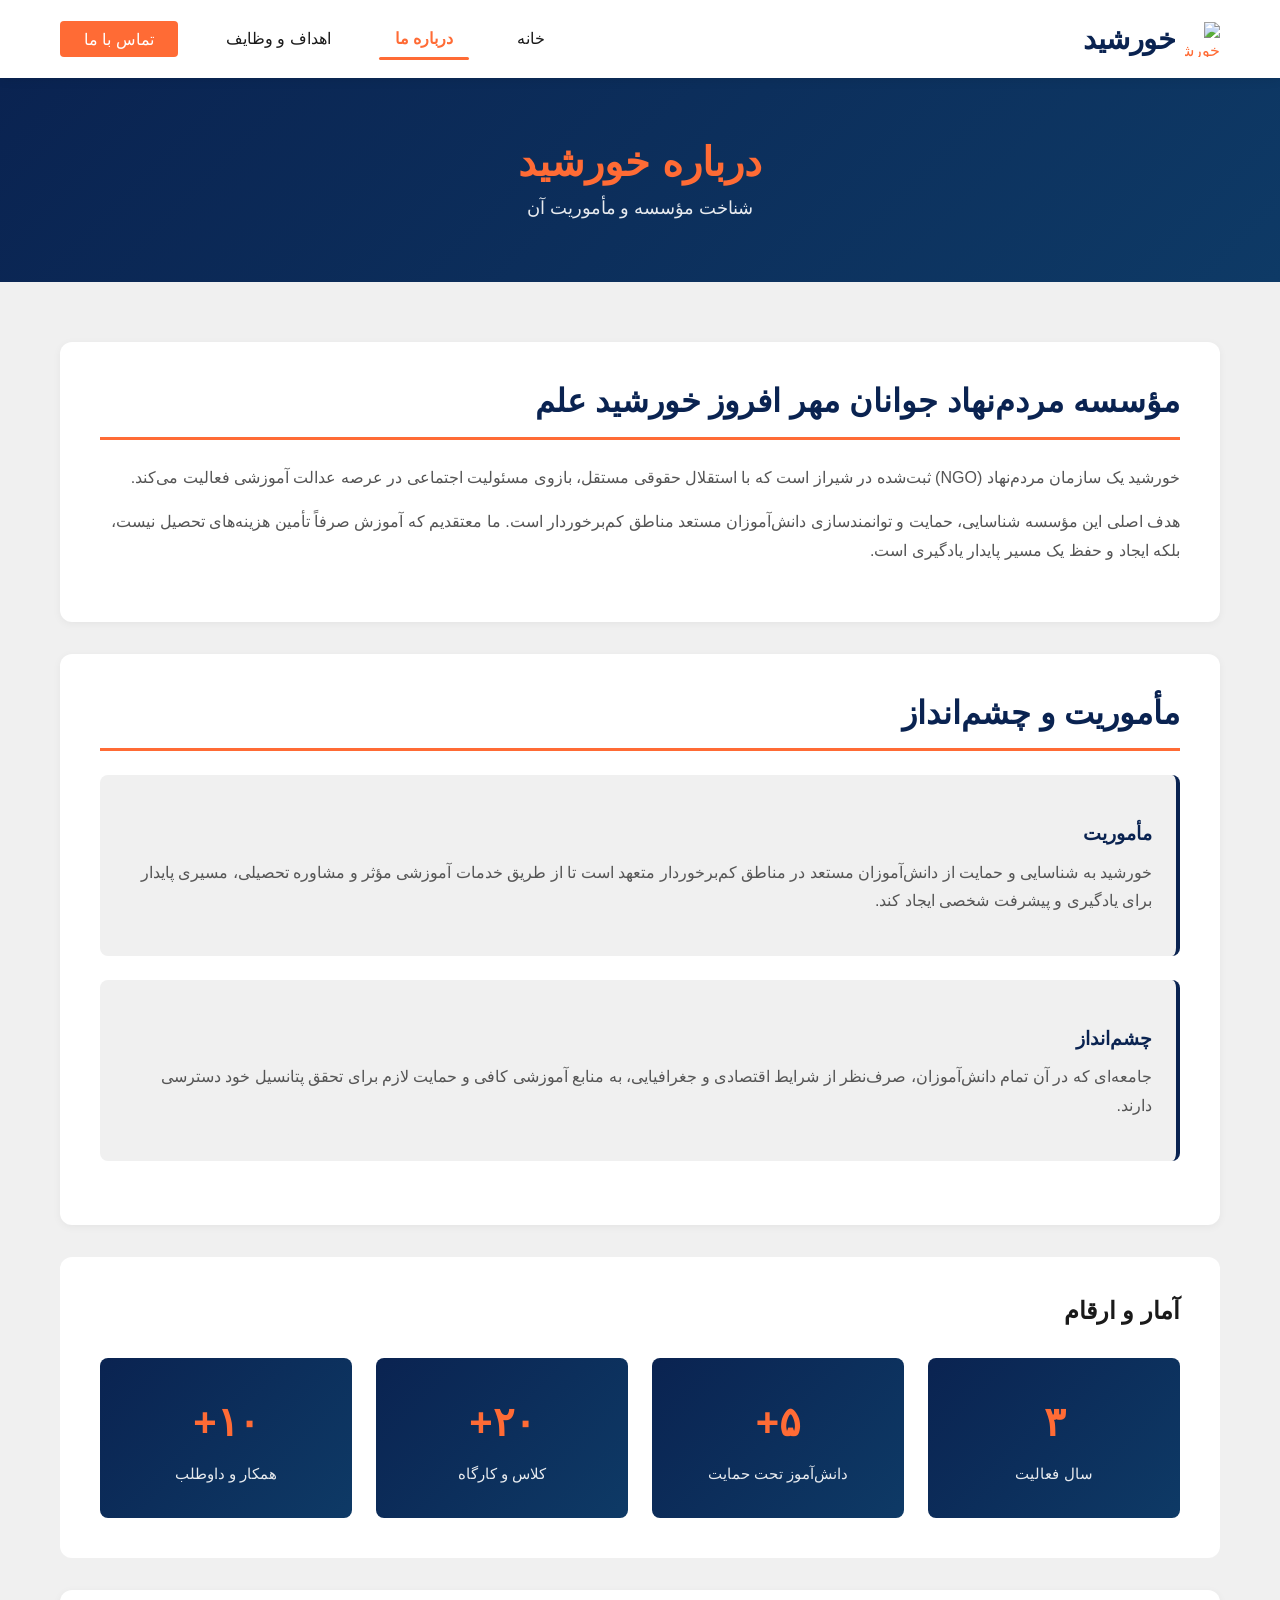
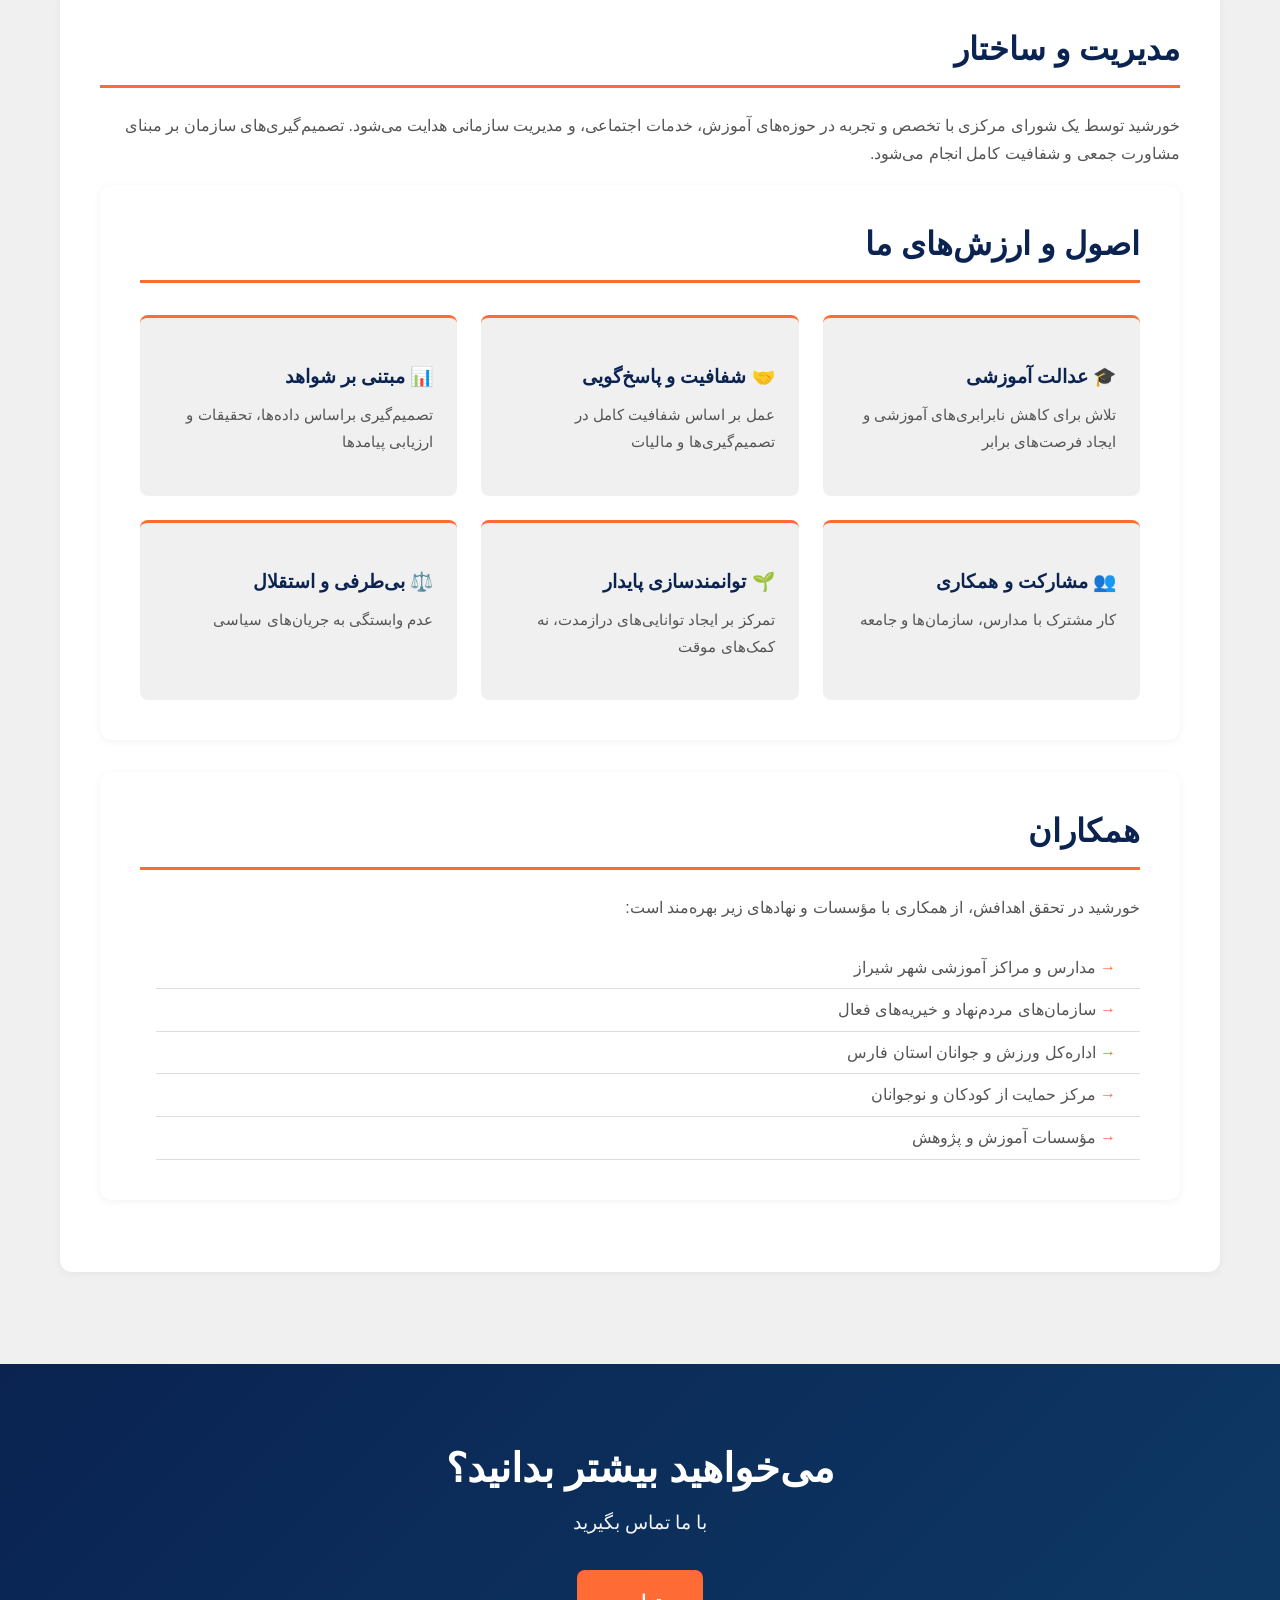
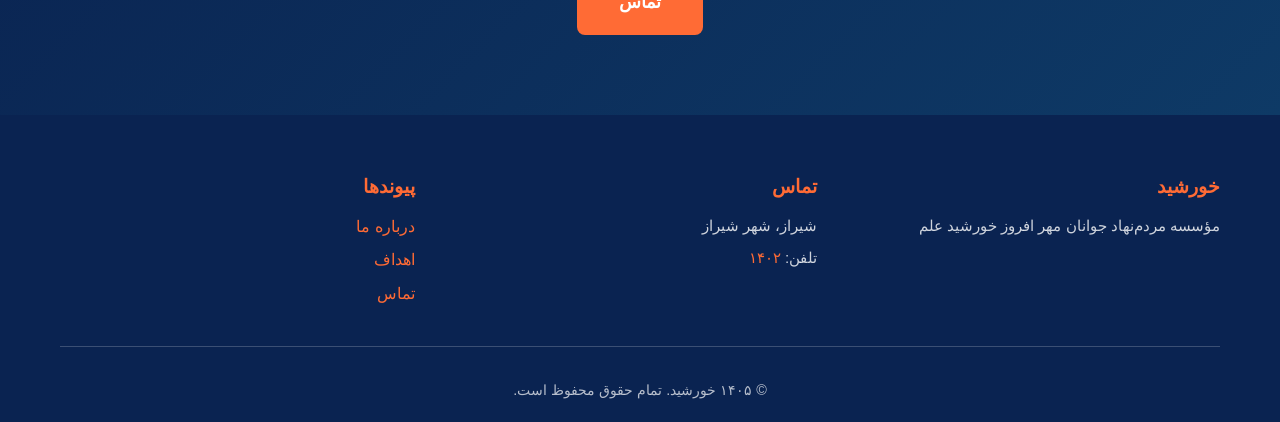
==== commit fe36488d: "Update about.html" ====
--- a/about.html
+++ b/about.html
@@ -53,26 +53,6 @@
                 </p>
             </div>
 
-            <!-- Registration Info -->
-            <div class="info-grid">
-                <div class="info-box">
-                    <h3>شماره ثبت</h3>
-                    <p>۵۶۶۵</p>
-                </div>
-                <div class="info-box">
-                    <h3>شناسه ملی</h3>
-                    <p>۱۴۰۱۵۱۸۶۵۴۰</p>
-                </div>
-                <div class="info-box">
-                    <h3>محل ثبت</h3>
-                    <p>شیراز، استان فارس</p>
-                </div>
-                <div class="info-box">
-                    <h3>نوع فعالیت</h3>
-                    <p>غیرانتفاعی، غیرسیاسی</p>
-                </div>
-            </div>
-
             <!-- Mission & Vision -->
             <div class="content-section">
                 <h2>مأموریت و چشم‌انداز</h2>
@@ -121,25 +101,7 @@
                 <p>
                     خورشید توسط یک شورای مرکزی با تخصص و تجربه در حوزه‌های آموزش، خدمات اجتماعی، و مدیریت سازمانی هدایت می‌شود. تصمیم‌گیری‌های سازمان بر مبنای مشاورت جمعی و شفافیت کامل انجام می‌شود.
                 </p>
-                
-                <div class="management-grid">
-                    <div class="manager-card">
-                        <h3>دبیر</h3>
-                        <p>نیلوفر اژدری</p>
-                        <p class="subtitle">سرپرست اجرایی</p>
-                    </div>
-                    <div class="manager-card">
-                        <h3>خزانه‌دار</h3>
-                        <p>فاطمه شکوفا</p>
-                        <p class="subtitle">مسئول امور مالی</p>
-                    </div>
-                    <div class="manager-card">
-                        <h3>بازرس</h3>
-                        <p>مهدی شهریور</p>
-                        <p class="subtitle">ناظر امور</p>
-                    </div>
-                </div>
-            </div>
+
 
             <!-- Values -->
             <div class="content-section">
--- a/css/style.css
+++ b/css/style.css
@@ -57,6 +57,12 @@
     display: flex;
     align-items: center;
     gap: 10px;
+}
+
+.logo-img {
+    width: 35px;
+    height: 35px;
+    object-fit: contain;
 }
 
 .logo-text {
@@ -509,6 +515,11 @@
 
     .logo-text {
         font-size: 1.4rem;
+    }
+
+    .logo-img {
+        width: 35px;
+        height: 35px;
     }
 
     .hero {
